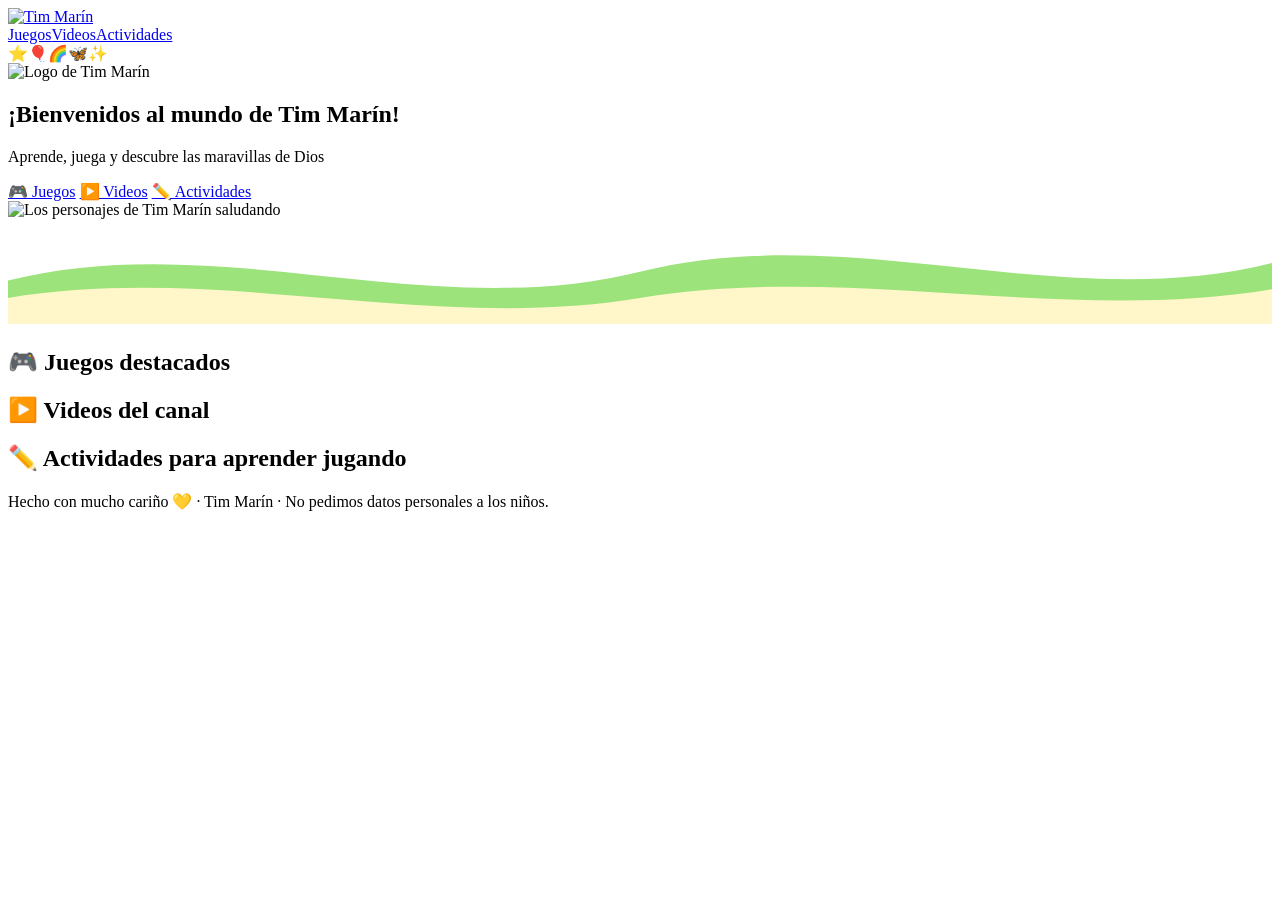
==== index.html @ fe428faf "Add files via upload" ====
<!DOCTYPE html>
<html lang="es">
<head>
<meta charset="utf-8">
<meta name="viewport" content="width=device-width,initial-scale=1">
<title>Tim Marín – Aprende, juega y descubre</title>
<link rel="preconnect" href="https://fonts.googleapis.com">
<link href="https://fonts.googleapis.com/css2?family=Baloo+2:wght@500;700;800&display=swap" rel="stylesheet">
<link rel="stylesheet" href="assets/css/style.css">
</head>
<body>
<header class="nav">
  <a href="#inicio" class="brand"><img src="assets/img/logo.png" alt="Tim Marín"></a>
  <nav><a href="#juegos">Juegos</a><a href="#videos">Videos</a><a href="#actividades">Actividades</a></nav>
</header>

<section class="hero" id="inicio">
  <div class="nube n1"></div><div class="nube n2"></div><div class="nube n3"></div>
  <span class="deco d1" aria-hidden="true">⭐</span><span class="deco d2" aria-hidden="true">🎈</span><span class="deco d3" aria-hidden="true">🌈</span><span class="deco d4" aria-hidden="true">🦋</span><span class="deco d5" aria-hidden="true">✨</span>
  <div class="hero-txt">
    <img class="logo" src="assets/img/logo.png" alt="Logo de Tim Marín">
    <h1>¡Bienvenidos al mundo de Tim Marín!</h1>
    <p>Aprende, juega y descubre las maravillas de Dios</p>
    <div class="big">
      <a class="btn b1" href="#juegos">🎮 Juegos</a>
      <a class="btn b2" href="#videos">▶️ Videos</a>
      <a class="btn b3" href="#actividades">✏️ Actividades</a>
    </div>
  </div>
  <img class="chars" src="assets/img/personajes.jfif" alt="Los personajes de Tim Marín saludando">
  <svg class="ola" viewBox="0 0 1440 120" preserveAspectRatio="none" aria-hidden="true"><path d="M0,70 C240,10 480,120 720,60 C960,0 1200,110 1440,50 L1440,120 L0,120Z" fill="#9be37a"/><path d="M0,90 C240,50 480,130 720,90 C960,50 1200,120 1440,80 L1440,120 L0,120Z" fill="#fff6c9"/></svg>
</section>

<main>
  <section id="juegos"><h2>🎮 Juegos destacados</h2><div id="lista-juegos" class="grid"></div></section>
  <section id="videos">
    <h2>▶️ Videos del canal</h2>
    <div id="destacado"></div>
    <div id="filtros" class="filtros"></div>
    <div id="lista-videos" class="grid"></div>
  </section>
  <section id="actividades"><h2>✏️ Actividades para aprender jugando</h2><div id="lista-actividades" class="grid"></div></section>
</main>

<footer>Hecho con mucho cariño 💛 · Tim Marín · No pedimos datos personales a los niños.</footer>

<div id="modal" class="modal" hidden>
  <div class="box"><button id="cerrar" aria-label="Cerrar">✕</button><div id="visor"></div></div>
</div>
<script src="content.js"></script>
<script src="assets/js/app.js"></script>
</body>
</html>
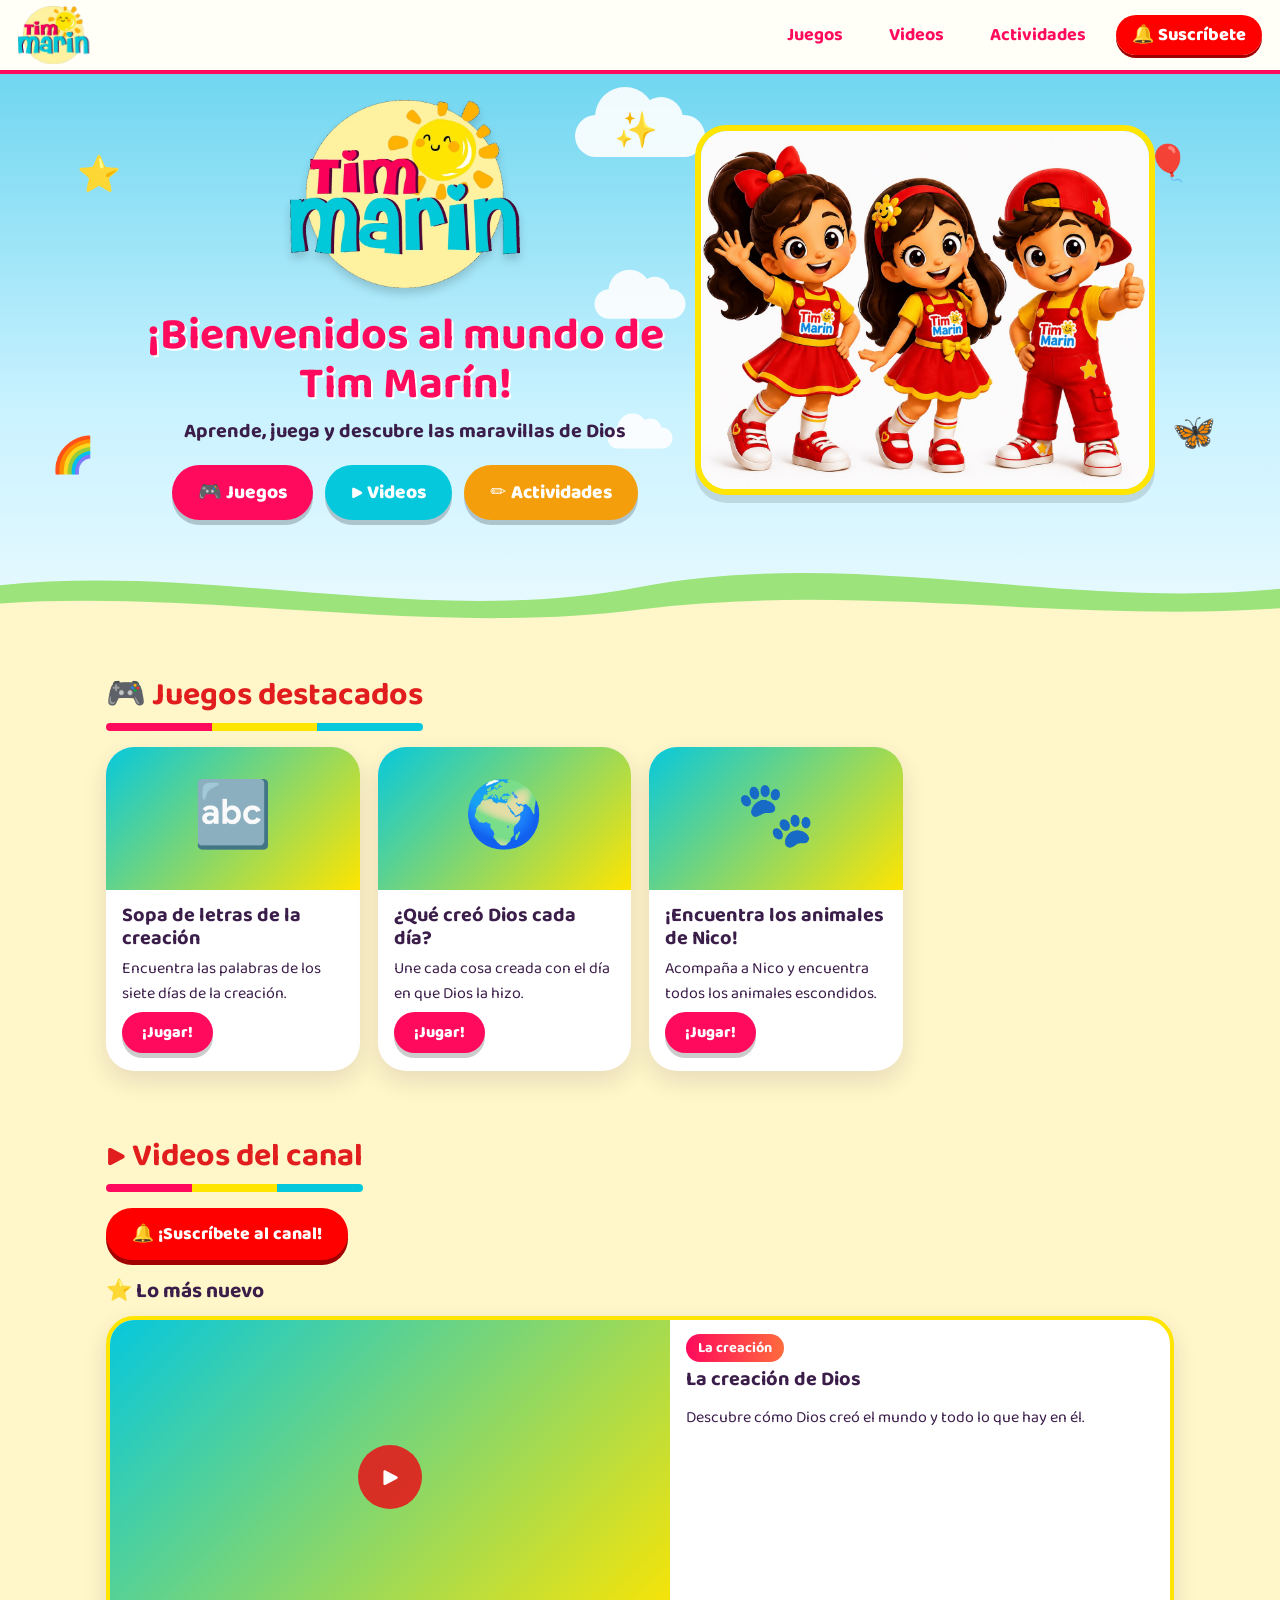
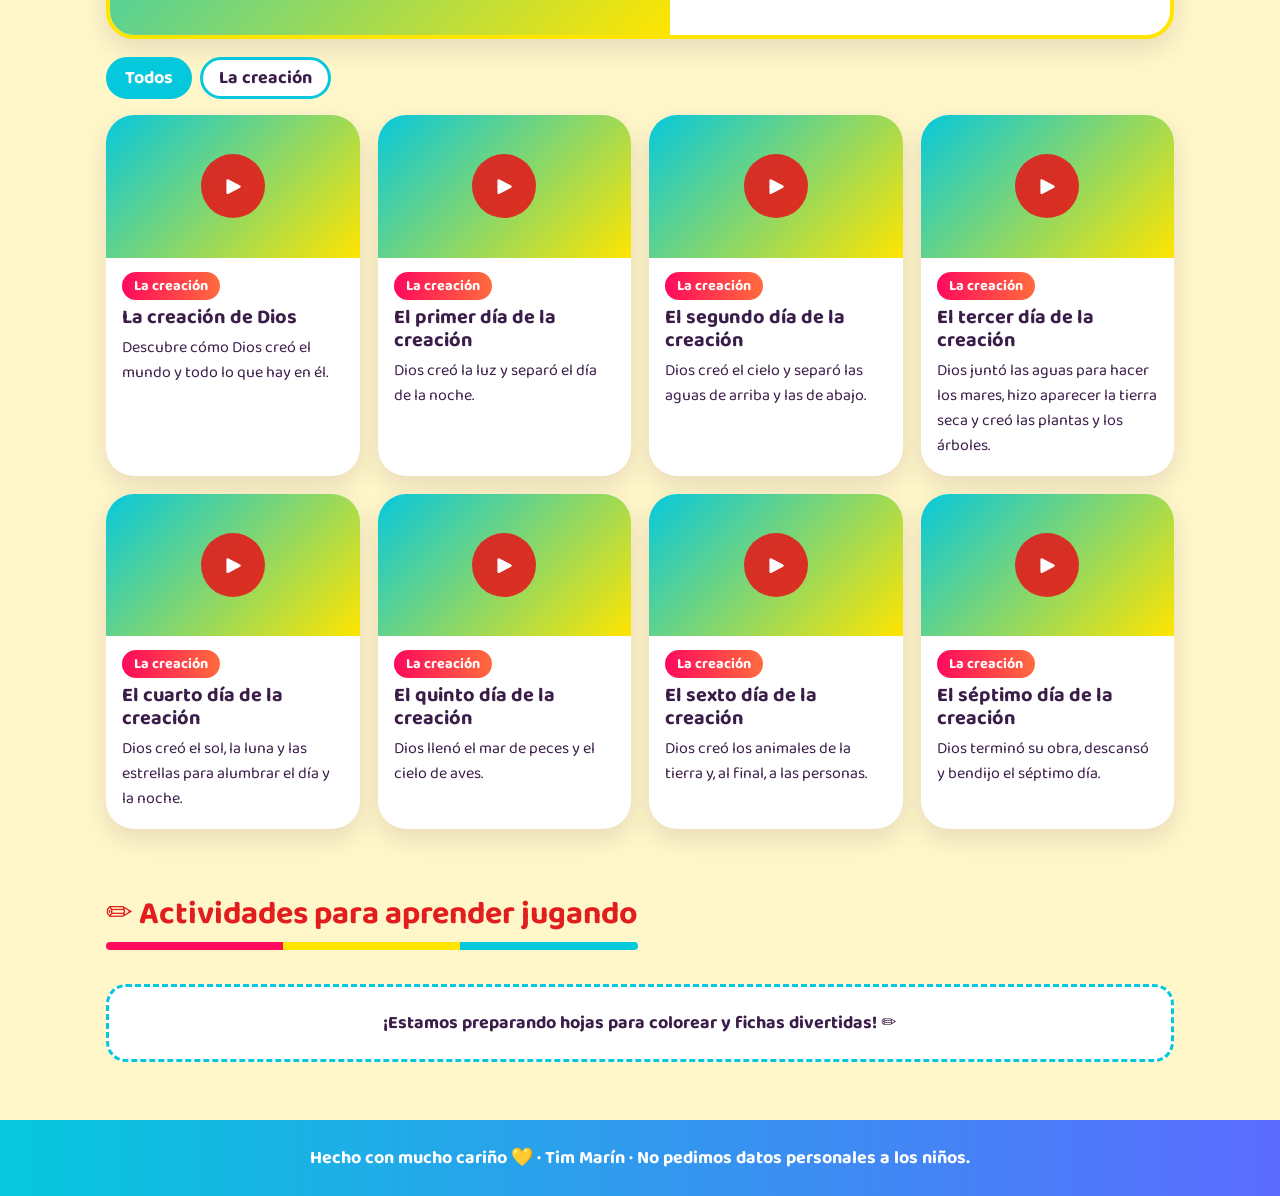
==== commit 7457a2c6: "Add files via upload" ====
--- a/index.html
+++ b/index.html
@@ -11,7 +11,7 @@
 <body>
 <header class="nav">
   <a href="#inicio" class="brand"><img src="assets/img/logo.png" alt="Tim Marín"></a>
-  <nav><a href="#juegos">Juegos</a><a href="#videos">Videos</a><a href="#actividades">Actividades</a></nav>
+  <nav><a href="#juegos">Juegos</a><a href="#videos">Videos</a><a href="#actividades">Actividades</a><a class="sub" data-sub target="_blank" rel="noopener" hidden><span class="bell">🔔</span> Suscríbete</a></nav>
 </header>
 
 <section class="hero" id="inicio">
@@ -35,6 +35,7 @@
   <section id="juegos"><h2>🎮 Juegos destacados</h2><div id="lista-juegos" class="grid"></div></section>
   <section id="videos">
     <h2>▶️ Videos del canal</h2>
+    <p class="subfila"><a class="btn sub-btn" data-sub target="_blank" rel="noopener" hidden><span class="bell">🔔</span> ¡Suscríbete al canal!</a></p>
     <div id="destacado"></div>
     <div id="filtros" class="filtros"></div>
     <div id="lista-videos" class="grid"></div>
--- a/assets/css/style.css
+++ b/assets/css/style.css
@@ -0,0 +1,123 @@
+:root{--rosa:#ff0a5c;--cian:#06c8dd;--sol:#ffe500;--rojo:#e11d1d;--crema:#fff6c9;--tinta:#3b1d4a}
+*{box-sizing:border-box}
+html{scroll-behavior:smooth}
+body{margin:0;font-family:'Baloo 2','Trebuchet MS',system-ui,sans-serif;color:var(--tinta);background:var(--crema);font-size:18px}
+.nav{position:sticky;top:0;z-index:5;display:flex;justify-content:space-between;align-items:center;flex-wrap:wrap;gap:6px;padding:6px 18px;background:#fff;box-shadow:0 4px 0 var(--rosa)}
+.nav a{color:var(--rosa);text-decoration:none;font-weight:700;margin-left:14px}
+.nav .brand{margin:0;line-height:0}.nav .brand img{height:58px}
+.hero{display:flex;flex-wrap:wrap;align-items:center;justify-content:center;gap:10px;padding:30px 18px 70px;background:linear-gradient(#8fe3f5,#d6f6ff 70%,#9be37a 70%);text-align:center}
+.hero-txt{flex:1 1 340px;max-width:560px}
+.logo{width:230px;max-width:70%;filter:drop-shadow(0 6px 4px rgba(0,0,0,.15))}
+h1{font-size:clamp(1.8rem,5vw,2.8rem);line-height:1.1;margin:14px 0 6px;color:var(--rosa);text-shadow:2px 2px 0 #fff}
+.hero p{font-size:1.25rem;font-weight:700;margin:0 0 18px}
+.chars{flex:1 1 320px;max-width:460px;width:100%;background:#fff;border-radius:32px;border:6px solid var(--sol);box-shadow:0 8px 0 rgba(0,0,0,.12)}
+.big{display:flex;flex-wrap:wrap;gap:12px;justify-content:center}
+.btn{display:inline-block;border:0;cursor:pointer;font:inherit;font-weight:800;font-size:1.2rem;color:#fff;padding:12px 26px;border-radius:999px;text-decoration:none;box-shadow:0 5px 0 rgba(0,0,0,.2);transition:transform .1s}
+.btn:hover{transform:translateY(-3px)}
+.b1{background:var(--rosa)}.b2{background:var(--cian)}.b3{background:#f59e0b}
+main{max-width:1100px;margin:auto;padding:10px 16px}
+section{padding:30px 0;scroll-margin-top:60px}
+h2{font-size:2rem;margin:0 0 16px;color:var(--rojo)}
+.grid{display:grid;grid-template-columns:repeat(auto-fill,minmax(250px,1fr));gap:18px}
+.card{background:#fff;border-radius:24px;overflow:hidden;box-shadow:0 6px 0 rgba(0,0,0,.1);display:flex;flex-direction:column}
+.card .img{aspect-ratio:16/9;background:linear-gradient(135deg,var(--cian),var(--sol));display:flex;align-items:center;justify-content:center;font-size:4rem;position:relative}
+.card .img img{width:100%;height:100%;object-fit:cover}
+.play{position:absolute;inset:0;margin:auto;width:64px;height:64px;border-radius:50%;background:rgba(225,29,29,.9);color:#fff;font-size:1.8rem;display:flex;align-items:center;justify-content:center;pointer-events:none}
+.card .cuerpo{padding:14px 16px 18px;display:flex;flex-direction:column;gap:6px;flex:1}
+.card h3{margin:0;font-size:1.25rem;line-height:1.15}
+.card p{margin:0;font-size:1rem;flex:1}
+.card small{color:#7a5a8a}
+.card .btn{font-size:1rem;padding:8px 20px;align-self:flex-start}
+.card.video{cursor:pointer}
+.destacado h3{margin:0 0 8px}
+.destacado .card{flex-direction:row;flex-wrap:wrap;margin-bottom:18px;border:4px solid var(--sol)}
+.destacado .card .img{flex:1 1 320px}.destacado .card .cuerpo{flex:1 1 260px;justify-content:center}
+.etq{background:var(--rosa);color:#fff;border-radius:999px;padding:2px 12px;font-weight:700;font-size:.9rem;align-self:flex-start}
+.filtros{display:flex;flex-wrap:wrap;gap:8px;margin:10px 0 16px}
+.filtros button{font:inherit;font-weight:700;border:3px solid var(--cian);background:#fff;color:var(--tinta);border-radius:999px;padding:4px 16px;cursor:pointer}
+.filtros button.on{background:var(--cian);color:#fff}
+.vacio{background:#fff;border:3px dashed var(--cian);border-radius:20px;padding:22px;text-align:center;font-weight:700;grid-column:1/-1}
+footer{text-align:center;padding:24px;background:var(--cian);color:#fff;font-weight:700}
+.modal{position:fixed;inset:0;z-index:20;background:rgba(30,10,40,.8);display:flex;align-items:center;justify-content:center;padding:12px}
+.modal[hidden]{display:none}
+.box{position:relative;width:min(960px,100%);background:#000;border-radius:20px;overflow:hidden}
+.box.juego{background:#fff;height:min(90vh,760px)}
+.box iframe{display:block;width:100%;border:0;aspect-ratio:16/9}
+.box.juego iframe{height:100%;aspect-ratio:auto}
+#cerrar{position:absolute;top:8px;right:8px;z-index:2;width:44px;height:44px;border-radius:50%;border:0;background:var(--rosa);color:#fff;font-size:1.3rem;cursor:pointer}
+
+/* ===== Estilo moderno + animaciones ===== */
+@keyframes flota{0%,100%{transform:translateY(0)}50%{transform:translateY(-14px)}}
+@keyframes pop{0%{transform:scale(.3) rotate(-8deg);opacity:0}70%{transform:scale(1.07) rotate(2deg);opacity:1}100%{transform:scale(1) rotate(0);opacity:1}}
+@keyframes sube{from{opacity:0;transform:translateY(34px) scale(.96)}to{opacity:1;transform:none}}
+@keyframes nube{from{transform:translateX(-200px)}to{transform:translateX(calc(100vw + 200px))}}
+@keyframes pulso{0%,100%{box-shadow:0 5px 0 rgba(0,0,0,.2),0 0 0 0 rgba(255,10,92,.55)}50%{box-shadow:0 5px 0 rgba(0,0,0,.2),0 0 0 16px rgba(255,10,92,0)}}
+@keyframes bambol{0%,100%{rotate:-4deg}50%{rotate:4deg}}
+@keyframes grad{0%,100%{background-position:0% 50%}50%{background-position:100% 50%}}
+@keyframes ola{0%,100%{transform:translateX(0)}50%{transform:translateX(-3%)}}
+@keyframes fade{from{opacity:0}to{opacity:1}}
+@keyframes brilla{0%,100%{transform:scale(1) rotate(0)}50%{transform:scale(1.25) rotate(20deg)}}
+
+.nav{background:rgba(255,255,255,.85);backdrop-filter:blur(10px);-webkit-backdrop-filter:blur(10px);transition:padding .25s}
+.nav .brand img{transition:height .25s;animation:pop .8s both}
+.nav.mini{padding-top:2px;padding-bottom:2px}.nav.mini .brand img{height:40px}
+.nav nav a{padding:6px 16px;border-radius:999px;transition:background .2s,color .2s,transform .2s}
+.nav nav a:hover{background:var(--rosa);color:#fff;transform:translateY(-2px) rotate(-2deg)}
+
+.hero{position:relative;overflow:hidden;padding-bottom:110px;background:linear-gradient(180deg,#6fd6f0,#c9f2ff 60%,#eafaff)}
+.hero-txt,.chars{position:relative;z-index:2}
+.nube{position:absolute;z-index:0;width:130px;height:42px;background:#fff;border-radius:999px;opacity:.9;animation:nube linear infinite}
+.nube::before,.nube::after{content:"";position:absolute;background:#fff;border-radius:50%}
+.nube::before{width:60px;height:60px;left:20px;top:-28px}.nube::after{width:44px;height:44px;right:22px;top:-18px}
+.n1{top:8%;animation-duration:40s}.n2{top:38%;animation-duration:60s;animation-delay:-25s;transform:scale(.7)}.n3{top:62%;animation-duration:50s;animation-delay:-10s;transform:scale(.5)}
+.deco{position:absolute;z-index:1;font-size:2.2rem;animation:flota 4s ease-in-out infinite}
+.d1{left:6%;top:14%}.d2{right:7%;top:12%;animation-delay:-1s}.d3{left:4%;bottom:26%;animation-delay:-2s}.d4{right:5%;bottom:30%;animation-delay:-3s}.d5{left:48%;top:6%;animation:brilla 3s ease-in-out infinite}
+.ola{position:absolute;left:-5%;bottom:-2px;width:110%;height:90px;z-index:1;animation:ola 7s ease-in-out infinite}
+.logo{animation:pop .9s .1s both,flota 5s 1s ease-in-out infinite}
+h1{animation:sube .8s .35s both}
+.hero p{animation:sube .8s .5s both}
+.big .btn{animation:sube .7s both}.big .b1{animation:sube .7s .65s both,pulso 2.4s 1.6s infinite}.big .b2{animation-delay:.8s}.big .b3{animation-delay:.95s}
+.chars{animation:pop 1s .4s both,flota 5s 1.6s ease-in-out infinite;transition:rotate .3s}
+.chars:hover{rotate:-2deg}
+.btn{transition:transform .15s,box-shadow .15s}
+.btn:hover{transform:translateY(-4px) scale(1.07) rotate(-1.5deg)}
+.btn:active{transform:translateY(3px) scale(.97);box-shadow:0 1px 0 rgba(0,0,0,.2)}
+
+section h2{display:inline-block;position:relative}
+section h2::after{content:"";display:block;height:8px;width:0;border-radius:8px;margin-top:2px;background:linear-gradient(90deg,var(--rosa) 0 33.3%,var(--sol) 33.3% 66.6%,var(--cian) 66.6% 100%);transition:width .9s .2s}
+section.vis h2::after{width:100%}
+
+.card{opacity:0;border-radius:28px;box-shadow:0 10px 24px rgba(59,29,74,.12);transition:transform .25s,box-shadow .25s}
+.card.vis{opacity:1;animation:sube .7s var(--d,0s) backwards}
+.card.vis:hover{transform:translateY(-8px) rotate(-1deg);box-shadow:0 18px 30px rgba(59,29,74,.2)}
+.card .img{background:linear-gradient(135deg,var(--cian),var(--sol),var(--rosa),var(--cian));background-size:300% 300%;animation:grad 9s ease infinite}
+.card .img>:not(img):not(.play){display:inline-block}
+.card:hover .img{font-size:4.6rem}
+.card .img{transition:font-size .2s}
+.card .img img{transition:transform .4s}.card:hover .img img{transform:scale(1.08)}
+.play{animation:pulso 2s infinite}
+.card.video:hover .play{transform:scale(1.15)}
+.etq{background:linear-gradient(90deg,var(--rosa),#ff6b3d)}
+.filtros button{transition:transform .15s,background .2s}.filtros button:hover{transform:translateY(-3px)}
+.vacio{animation:flota 5s ease-in-out infinite}
+
+.modal{animation:fade .25s}
+.box{animation:pop .4s both;box-shadow:0 20px 60px rgba(0,0,0,.5)}
+#cerrar{transition:transform .2s}#cerrar:hover{transform:rotate(90deg) scale(1.1)}
+footer{background:linear-gradient(90deg,var(--cian),#5b6bff,var(--rosa));background-size:200% 100%;animation:grad 10s ease infinite}
+
+@media (prefers-reduced-motion:reduce){*{animation:none!important;transition:none!important}.card{opacity:1}}
+
+/* Fix: juegos completos dentro de la ventana */
+.box.juego{height:min(92vh,820px);height:min(92dvh,820px)}
+.box.juego #visor{height:100%}
+.box.juego iframe{height:100%;width:100%;aspect-ratio:auto}
+
+/* Botón suscribirse */
+[hidden]{display:none!important}
+@keyframes timbre{0%,60%,100%{rotate:0deg}10%,30%{rotate:-18deg}20%,40%{rotate:18deg}50%{rotate:-8deg}}
+.bell{display:inline-block;transform-origin:50% 10%;animation:timbre 2.6s ease-in-out infinite}
+.nav nav a.sub{background:#ff0000;color:#fff;font-weight:800;box-shadow:0 3px 0 #a00000}
+.nav nav a.sub:hover{background:#d90000}
+.sub-btn{background:#ff0000;box-shadow:0 5px 0 #a00000;font-size:1.1rem}
+.subfila{margin:0 0 14px}
